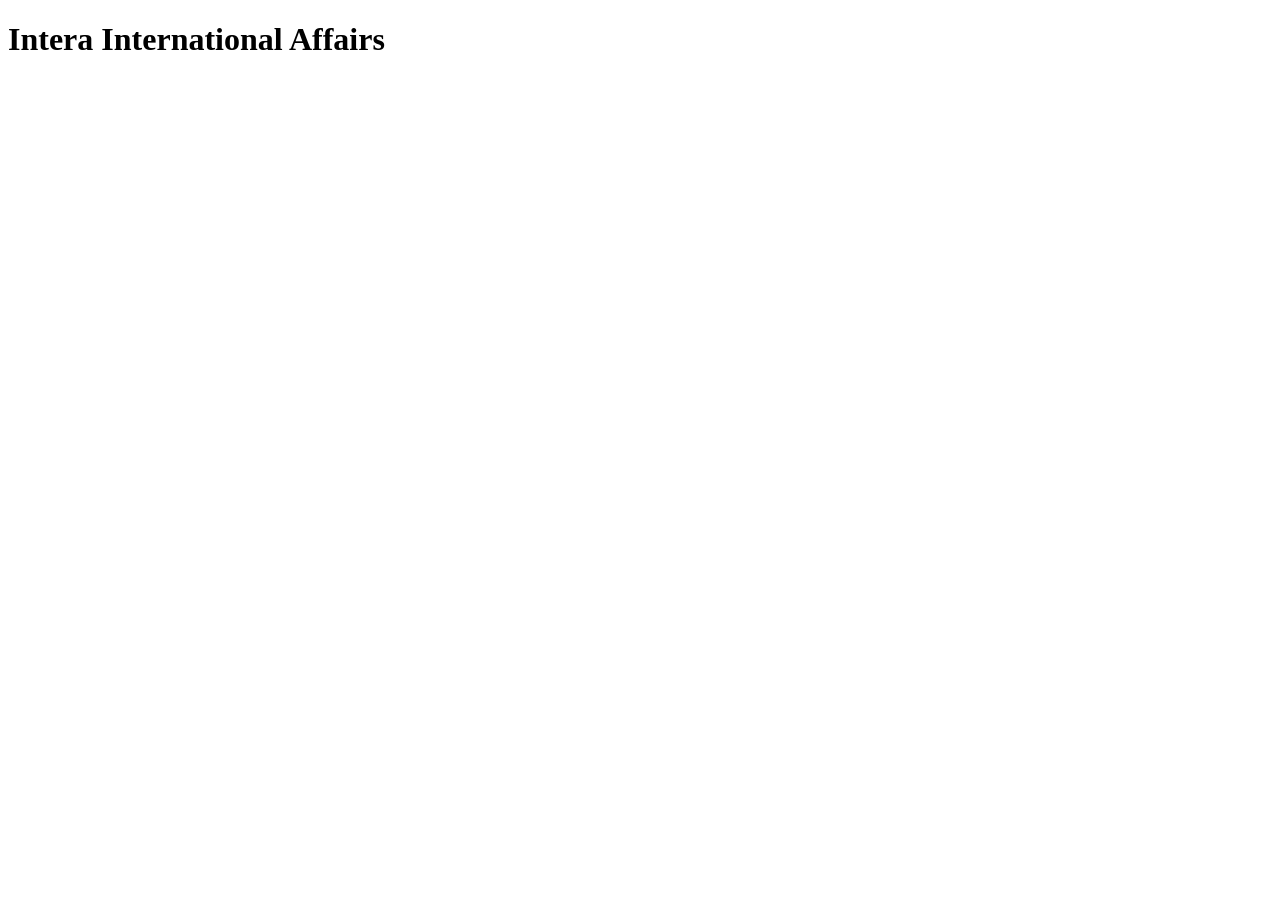
==== index.html @ e6df1bdf "Initialize Intera website" ====
<!doctype html><html><head><meta charset="utf-8"><meta name="viewport" content="width=device-width,initial-scale=1"><title>Intera International Affairs</title></head><body><h1>Intera International Affairs</h1></body></html>
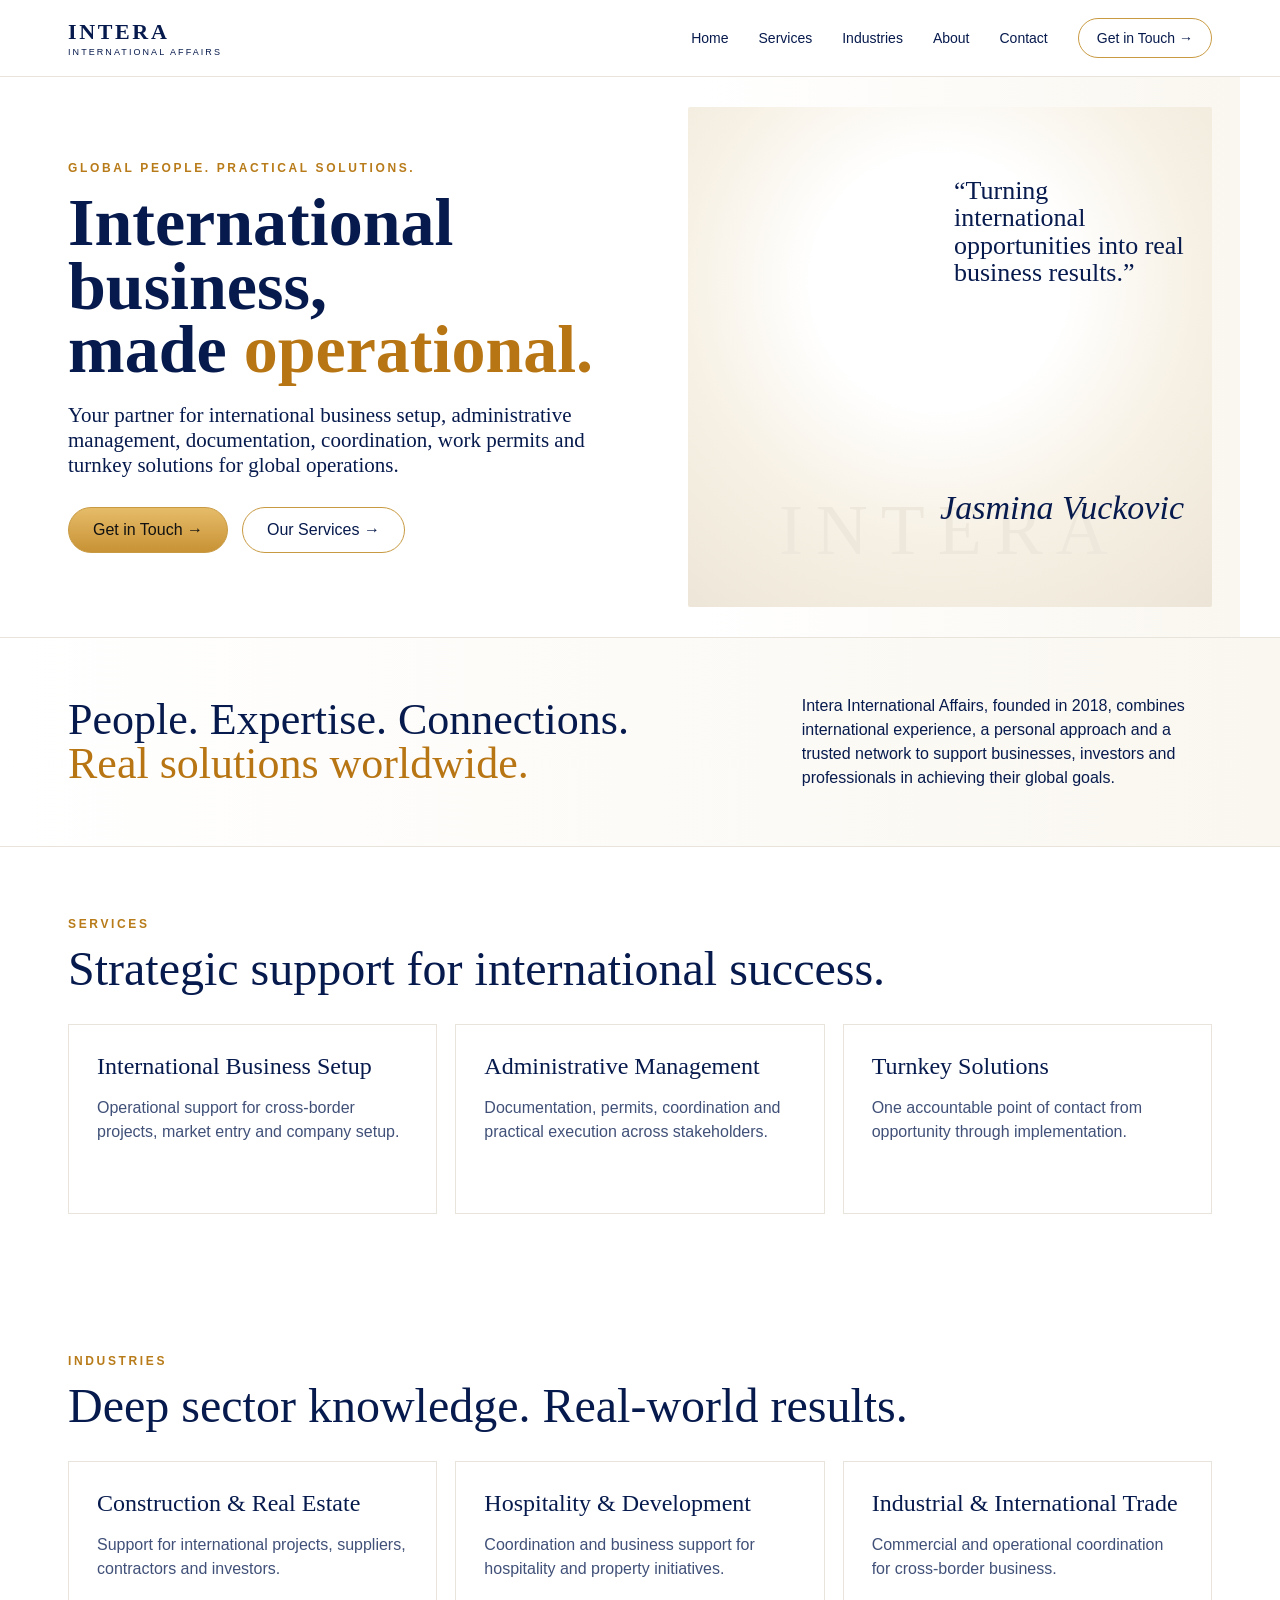
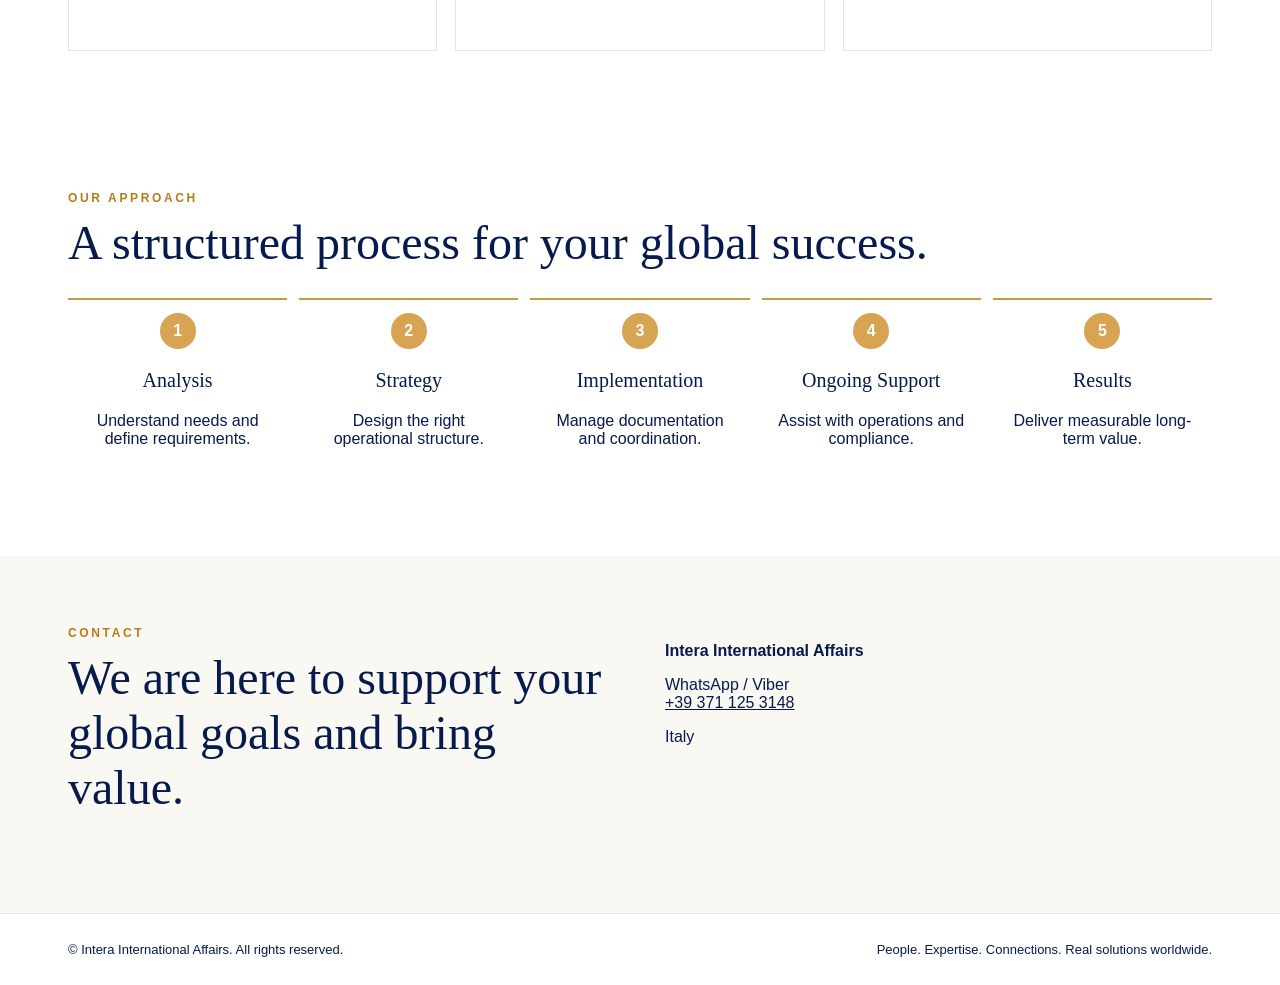
==== commit 6938767b: "Build Intera website structure" ====
--- a/index.html
+++ b/index.html
@@ -1 +1,11 @@
-<!doctype html><html><head><meta charset="utf-8"><meta name="viewport" content="width=device-width,initial-scale=1"><title>Intera International Affairs</title></head><body><h1>Intera International Affairs</h1></body></html>+<!doctype html><html lang="en"><head><meta charset="utf-8"><meta name="viewport" content="width=device-width,initial-scale=1"><title>Intera International Affairs</title><meta name="description" content="International business support, management, documentation, coordination and turnkey solutions."><style>
+:root{--navy:#071a4d;--gold:#c89a42;--soft:#fbfaf7;--line:#e8e4dc}*{box-sizing:border-box}body{margin:0;font-family:Arial,Helvetica,sans-serif;color:var(--navy);background:white}.wrap{max-width:1200px;margin:auto;padding:0 28px}header{position:sticky;top:0;background:rgba(255,255,255,.96);border-bottom:1px solid var(--line);z-index:20}.nav{height:76px;display:flex;align-items:center;gap:30px}.brand{font-family:Georgia,serif;font-weight:700;letter-spacing:.12em;font-size:22px;margin-right:auto}.brand span{display:block;font:9px Arial;letter-spacing:.23em;margin-top:2px}.nav a{color:var(--navy);text-decoration:none;font-size:14px}.nav .cta{border:1px solid var(--gold);padding:11px 18px;border-radius:999px}.hero{min-height:560px;display:grid;grid-template-columns:1.05fr .95fr;align-items:center;gap:40px;background:linear-gradient(90deg,#fff 55%,#faf7f0)}.eyebrow{letter-spacing:.22em;color:#b87b19;font-size:12px;font-weight:700}.hero h1{font-family:Georgia,serif;font-size:68px;line-height:.93;margin:16px 0 22px;max-width:660px}.hero h1 em{font-style:normal;color:#b87513}.hero p{font-family:Georgia,serif;font-size:21px;max-width:650px;line-height:1.2}.actions{display:flex;gap:14px;margin-top:28px}.btn{padding:13px 24px;border-radius:999px;border:1px solid var(--gold);text-decoration:none;color:var(--navy)}.btn.primary{background:linear-gradient(180deg,#e6bc69,#c89235);color:#111}.portrait{height:500px;border-radius:2px;background:radial-gradient(circle at 48% 35%,#fff 0 30%,#f7f1e5 60%,#ece5d7 100%);position:relative;overflow:hidden}.portrait:before{content:"INTERA";position:absolute;inset:auto 0 35px 0;text-align:center;font-family:Georgia,serif;font-size:72px;letter-spacing:.18em;color:#eee8dc}.quote{position:absolute;right:28px;top:70px;width:230px;font:26px Georgia,serif;line-height:1.05}.signature{position:absolute;right:28px;bottom:80px;font:italic 34px Georgia,serif}.band{border-top:1px solid var(--line);border-bottom:1px solid var(--line);padding:40px 0;background:linear-gradient(90deg,#fff,#faf7f0)}.bandgrid{display:grid;grid-template-columns:1.25fr .75fr;gap:50px;align-items:center}.band h2{font:44px/1 Georgia,serif;margin:0}.band h2 span{color:#b87513}.band p{font-size:16px;line-height:1.5}.section{padding:70px 0}.section h2{font:48px Georgia,serif;margin:10px 0 28px}.grid{display:grid;grid-template-columns:repeat(3,1fr);gap:18px}.card{border:1px solid var(--line);padding:28px;min-height:190px;background:white}.card h3{font:24px Georgia,serif;margin:0 0 10px}.card p{line-height:1.5;color:#405078}.process{display:grid;grid-template-columns:repeat(5,1fr);gap:12px}.step{padding:22px 16px;border-top:2px solid var(--gold);text-align:center}.step b{display:inline-grid;place-items:center;width:36px;height:36px;border-radius:50%;background:#d6a452;color:white;margin-top:-41px}.step h3{font:20px Georgia,serif}.contact{background:#faf8f3}.contactbox{display:grid;grid-template-columns:1fr 1fr;gap:50px}.contact a{color:var(--navy)}footer{padding:28px 0;border-top:1px solid var(--line);font-size:13px}.foot{display:flex;justify-content:space-between;gap:25px;flex-wrap:wrap}@media(max-width:850px){.nav a:not(.cta){display:none}.hero{grid-template-columns:1fr;padding:55px 0}.hero h1{font-size:48px}.portrait{height:360px}.bandgrid,.contactbox{grid-template-columns:1fr}.grid{grid-template-columns:1fr}.process{grid-template-columns:1fr 1fr}.section h2{font-size:38px}}
+</style></head><body>
+<header><div class="wrap nav"><div class="brand">INTERA<span>INTERNATIONAL AFFAIRS</span></div><a href="#home">Home</a><a href="#services">Services</a><a href="#industries">Industries</a><a href="#about">About</a><a href="#contact">Contact</a><a class="cta" href="#contact">Get in Touch →</a></div></header>
+<main id="home"><section class="wrap hero"><div><div class="eyebrow">GLOBAL PEOPLE. PRACTICAL SOLUTIONS.</div><h1>International business,<br>made <em>operational.</em></h1><p>Your partner for international business setup, administrative management, documentation, coordination, work permits and turnkey solutions for global operations.</p><div class="actions"><a class="btn primary" href="#contact">Get in Touch →</a><a class="btn" href="#services">Our Services →</a></div></div><div class="portrait"><div class="quote">“Turning international opportunities into real business results.”</div><div class="signature">Jasmina Vuckovic</div></div></section>
+<section class="band" id="about"><div class="wrap bandgrid"><h2>People. Expertise. Connections.<br><span>Real solutions worldwide.</span></h2><p>Intera International Affairs, founded in 2018, combines international experience, a personal approach and a trusted network to support businesses, investors and professionals in achieving their global goals.</p></div></section>
+<section class="section" id="services"><div class="wrap"><div class="eyebrow">SERVICES</div><h2>Strategic support for international success.</h2><div class="grid"><div class="card"><h3>International Business Setup</h3><p>Operational support for cross-border projects, market entry and company setup.</p></div><div class="card"><h3>Administrative Management</h3><p>Documentation, permits, coordination and practical execution across stakeholders.</p></div><div class="card"><h3>Turnkey Solutions</h3><p>One accountable point of contact from opportunity through implementation.</p></div></div></div></section>
+<section class="section" id="industries"><div class="wrap"><div class="eyebrow">INDUSTRIES</div><h2>Deep sector knowledge. Real-world results.</h2><div class="grid"><div class="card"><h3>Construction & Real Estate</h3><p>Support for international projects, suppliers, contractors and investors.</p></div><div class="card"><h3>Hospitality & Development</h3><p>Coordination and business support for hospitality and property initiatives.</p></div><div class="card"><h3>Industrial & International Trade</h3><p>Commercial and operational coordination for cross-border business.</p></div></div></div></section>
+<section class="section"><div class="wrap"><div class="eyebrow">OUR APPROACH</div><h2>A structured process for your global success.</h2><div class="process"><div class="step"><b>1</b><h3>Analysis</h3><p>Understand needs and define requirements.</p></div><div class="step"><b>2</b><h3>Strategy</h3><p>Design the right operational structure.</p></div><div class="step"><b>3</b><h3>Implementation</h3><p>Manage documentation and coordination.</p></div><div class="step"><b>4</b><h3>Ongoing Support</h3><p>Assist with operations and compliance.</p></div><div class="step"><b>5</b><h3>Results</h3><p>Deliver measurable long-term value.</p></div></div></div></section>
+<section class="section contact" id="contact"><div class="wrap contactbox"><div><div class="eyebrow">CONTACT</div><h2>We are here to support your global goals and bring value.</h2></div><div><p><strong>Intera International Affairs</strong></p><p>WhatsApp / Viber<br><a href="https://wa.me/393711253148">+39 371 125 3148</a></p><p>Italy</p></div></div></section></main>
+<footer><div class="wrap foot"><div>© Intera International Affairs. All rights reserved.</div><div>People. Expertise. Connections. Real solutions worldwide.</div></div></footer></body></html>
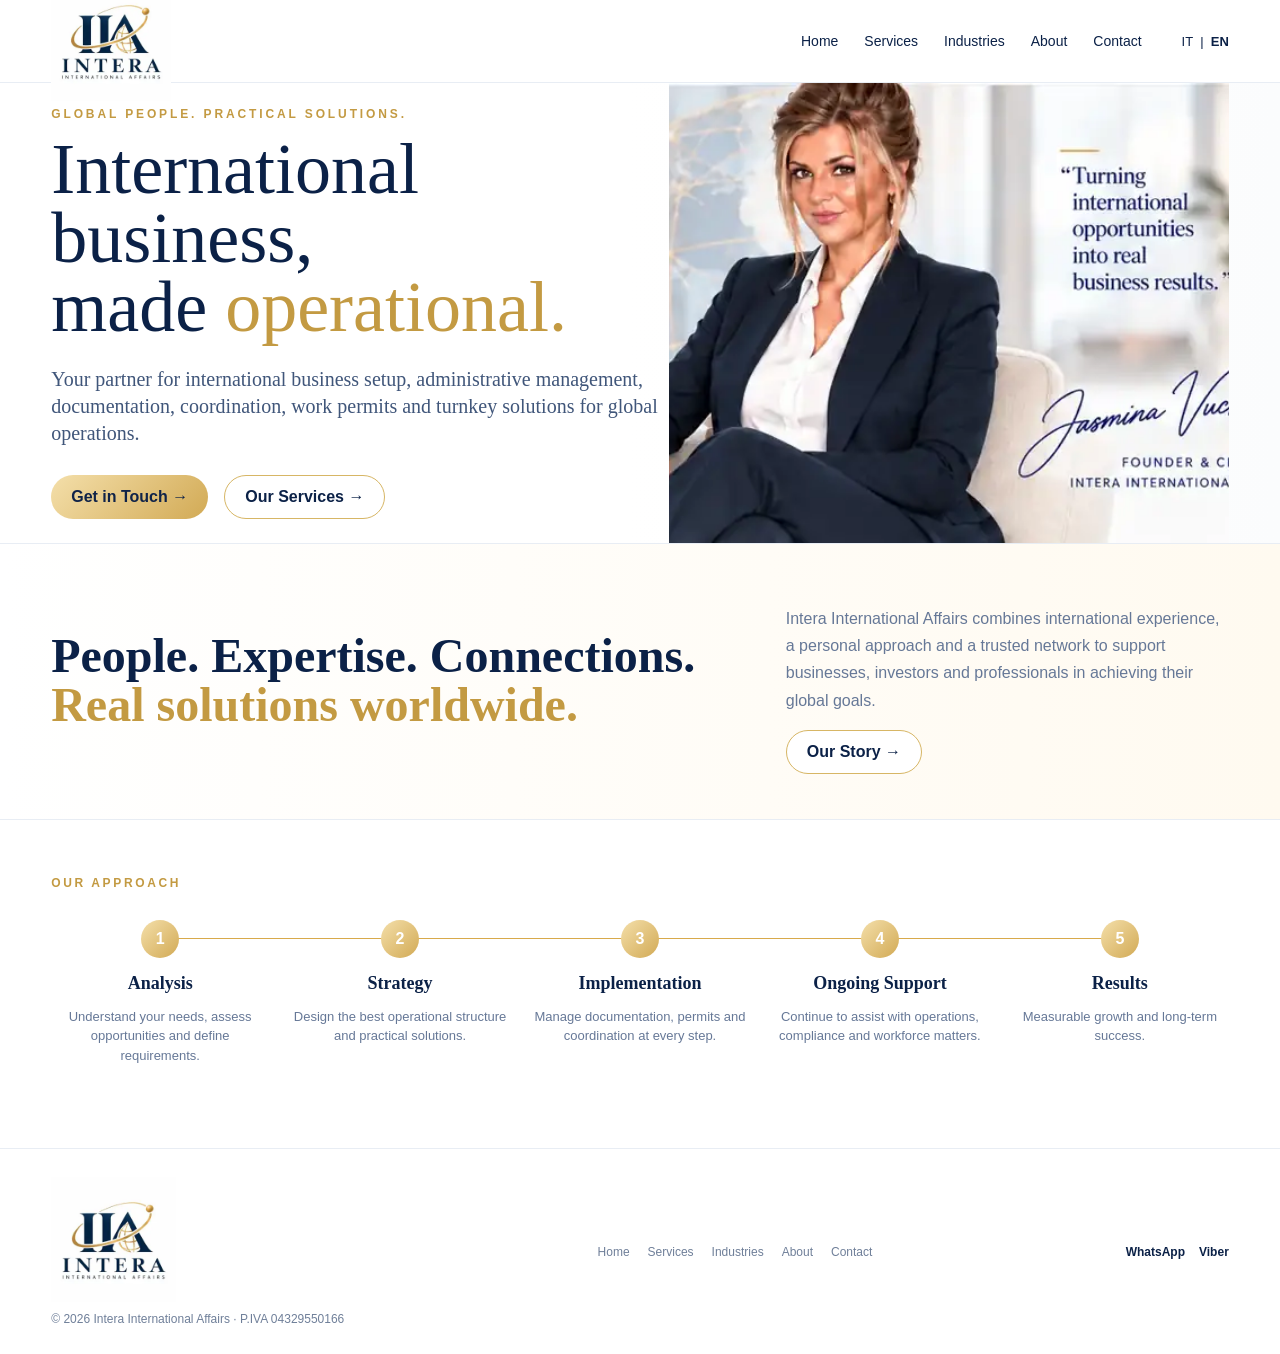
==== commit 50c01fb4: "Publish complete Intera website with approved visuals" ====
--- a/index.html
+++ b/index.html
@@ -1,11 +1 @@
-<!doctype html><html lang="en"><head><meta charset="utf-8"><meta name="viewport" content="width=device-width,initial-scale=1"><title>Intera International Affairs</title><meta name="description" content="International business support, management, documentation, coordination and turnkey solutions."><style>
-:root{--navy:#071a4d;--gold:#c89a42;--soft:#fbfaf7;--line:#e8e4dc}*{box-sizing:border-box}body{margin:0;font-family:Arial,Helvetica,sans-serif;color:var(--navy);background:white}.wrap{max-width:1200px;margin:auto;padding:0 28px}header{position:sticky;top:0;background:rgba(255,255,255,.96);border-bottom:1px solid var(--line);z-index:20}.nav{height:76px;display:flex;align-items:center;gap:30px}.brand{font-family:Georgia,serif;font-weight:700;letter-spacing:.12em;font-size:22px;margin-right:auto}.brand span{display:block;font:9px Arial;letter-spacing:.23em;margin-top:2px}.nav a{color:var(--navy);text-decoration:none;font-size:14px}.nav .cta{border:1px solid var(--gold);padding:11px 18px;border-radius:999px}.hero{min-height:560px;display:grid;grid-template-columns:1.05fr .95fr;align-items:center;gap:40px;background:linear-gradient(90deg,#fff 55%,#faf7f0)}.eyebrow{letter-spacing:.22em;color:#b87b19;font-size:12px;font-weight:700}.hero h1{font-family:Georgia,serif;font-size:68px;line-height:.93;margin:16px 0 22px;max-width:660px}.hero h1 em{font-style:normal;color:#b87513}.hero p{font-family:Georgia,serif;font-size:21px;max-width:650px;line-height:1.2}.actions{display:flex;gap:14px;margin-top:28px}.btn{padding:13px 24px;border-radius:999px;border:1px solid var(--gold);text-decoration:none;color:var(--navy)}.btn.primary{background:linear-gradient(180deg,#e6bc69,#c89235);color:#111}.portrait{height:500px;border-radius:2px;background:radial-gradient(circle at 48% 35%,#fff 0 30%,#f7f1e5 60%,#ece5d7 100%);position:relative;overflow:hidden}.portrait:before{content:"INTERA";position:absolute;inset:auto 0 35px 0;text-align:center;font-family:Georgia,serif;font-size:72px;letter-spacing:.18em;color:#eee8dc}.quote{position:absolute;right:28px;top:70px;width:230px;font:26px Georgia,serif;line-height:1.05}.signature{position:absolute;right:28px;bottom:80px;font:italic 34px Georgia,serif}.band{border-top:1px solid var(--line);border-bottom:1px solid var(--line);padding:40px 0;background:linear-gradient(90deg,#fff,#faf7f0)}.bandgrid{display:grid;grid-template-columns:1.25fr .75fr;gap:50px;align-items:center}.band h2{font:44px/1 Georgia,serif;margin:0}.band h2 span{color:#b87513}.band p{font-size:16px;line-height:1.5}.section{padding:70px 0}.section h2{font:48px Georgia,serif;margin:10px 0 28px}.grid{display:grid;grid-template-columns:repeat(3,1fr);gap:18px}.card{border:1px solid var(--line);padding:28px;min-height:190px;background:white}.card h3{font:24px Georgia,serif;margin:0 0 10px}.card p{line-height:1.5;color:#405078}.process{display:grid;grid-template-columns:repeat(5,1fr);gap:12px}.step{padding:22px 16px;border-top:2px solid var(--gold);text-align:center}.step b{display:inline-grid;place-items:center;width:36px;height:36px;border-radius:50%;background:#d6a452;color:white;margin-top:-41px}.step h3{font:20px Georgia,serif}.contact{background:#faf8f3}.contactbox{display:grid;grid-template-columns:1fr 1fr;gap:50px}.contact a{color:var(--navy)}footer{padding:28px 0;border-top:1px solid var(--line);font-size:13px}.foot{display:flex;justify-content:space-between;gap:25px;flex-wrap:wrap}@media(max-width:850px){.nav a:not(.cta){display:none}.hero{grid-template-columns:1fr;padding:55px 0}.hero h1{font-size:48px}.portrait{height:360px}.bandgrid,.contactbox{grid-template-columns:1fr}.grid{grid-template-columns:1fr}.process{grid-template-columns:1fr 1fr}.section h2{font-size:38px}}
-</style></head><body>
-<header><div class="wrap nav"><div class="brand">INTERA<span>INTERNATIONAL AFFAIRS</span></div><a href="#home">Home</a><a href="#services">Services</a><a href="#industries">Industries</a><a href="#about">About</a><a href="#contact">Contact</a><a class="cta" href="#contact">Get in Touch →</a></div></header>
-<main id="home"><section class="wrap hero"><div><div class="eyebrow">GLOBAL PEOPLE. PRACTICAL SOLUTIONS.</div><h1>International business,<br>made <em>operational.</em></h1><p>Your partner for international business setup, administrative management, documentation, coordination, work permits and turnkey solutions for global operations.</p><div class="actions"><a class="btn primary" href="#contact">Get in Touch →</a><a class="btn" href="#services">Our Services →</a></div></div><div class="portrait"><div class="quote">“Turning international opportunities into real business results.”</div><div class="signature">Jasmina Vuckovic</div></div></section>
-<section class="band" id="about"><div class="wrap bandgrid"><h2>People. Expertise. Connections.<br><span>Real solutions worldwide.</span></h2><p>Intera International Affairs, founded in 2018, combines international experience, a personal approach and a trusted network to support businesses, investors and professionals in achieving their global goals.</p></div></section>
-<section class="section" id="services"><div class="wrap"><div class="eyebrow">SERVICES</div><h2>Strategic support for international success.</h2><div class="grid"><div class="card"><h3>International Business Setup</h3><p>Operational support for cross-border projects, market entry and company setup.</p></div><div class="card"><h3>Administrative Management</h3><p>Documentation, permits, coordination and practical execution across stakeholders.</p></div><div class="card"><h3>Turnkey Solutions</h3><p>One accountable point of contact from opportunity through implementation.</p></div></div></div></section>
-<section class="section" id="industries"><div class="wrap"><div class="eyebrow">INDUSTRIES</div><h2>Deep sector knowledge. Real-world results.</h2><div class="grid"><div class="card"><h3>Construction & Real Estate</h3><p>Support for international projects, suppliers, contractors and investors.</p></div><div class="card"><h3>Hospitality & Development</h3><p>Coordination and business support for hospitality and property initiatives.</p></div><div class="card"><h3>Industrial & International Trade</h3><p>Commercial and operational coordination for cross-border business.</p></div></div></div></section>
-<section class="section"><div class="wrap"><div class="eyebrow">OUR APPROACH</div><h2>A structured process for your global success.</h2><div class="process"><div class="step"><b>1</b><h3>Analysis</h3><p>Understand needs and define requirements.</p></div><div class="step"><b>2</b><h3>Strategy</h3><p>Design the right operational structure.</p></div><div class="step"><b>3</b><h3>Implementation</h3><p>Manage documentation and coordination.</p></div><div class="step"><b>4</b><h3>Ongoing Support</h3><p>Assist with operations and compliance.</p></div><div class="step"><b>5</b><h3>Results</h3><p>Deliver measurable long-term value.</p></div></div></div></section>
-<section class="section contact" id="contact"><div class="wrap contactbox"><div><div class="eyebrow">CONTACT</div><h2>We are here to support your global goals and bring value.</h2></div><div><p><strong>Intera International Affairs</strong></p><p>WhatsApp / Viber<br><a href="https://wa.me/393711253148">+39 371 125 3148</a></p><p>Italy</p></div></div></section></main>
-<footer><div class="wrap foot"><div>© Intera International Affairs. All rights reserved.</div><div>People. Expertise. Connections. Real solutions worldwide.</div></div></footer></body></html>+<!doctype html><html lang="en"><head><meta charset="utf-8"><meta name="viewport" content="width=device-width,initial-scale=1"><title>Home | Intera International Affairs</title><meta name="description" content="International administrative management, documentation, work permits, logistics coordination and turnkey business support."><link rel="stylesheet" href="styles.css"></head><body><header class="topbar"><div class="container nav"><a href="index.html"><img class="logo" src="assets/logo.webp" alt="Intera International Affairs"></a><nav class="navlinks"><a data-i18n="home" href="index.html">Home</a><a data-i18n="services" href="services.html">Services</a><a data-i18n="industries" href="industries.html">Industries</a><a data-i18n="about" href="about.html">About</a><a data-i18n="contact" href="contact.html">Contact</a></nav><div class="langs"><a class="lang-it" href="#" onclick="setLang('it');return false">IT</a> &nbsp;|&nbsp; <a class="lang-en" href="#" onclick="setLang('en');return false">EN</a></div></div></header><main><section class="hero"><div class="container hero-grid"><div><div class="eyebrow">Global people. Practical solutions.</div><h1>International<br>business,<br>made <span class="gold">operational.</span></h1><p>Your partner for international business setup, administrative management, documentation, coordination, work permits and turnkey solutions for global operations.</p><div class="hero-actions"><a class="cta" href="contact.html">Get in Touch →</a><a class="cta outline" href="services.html">Our Services →</a></div></div><div class="portrait-wrap approved-hero"><img src="assets/hero-right.webp" alt="Jasmina Vuckovic, Founder & CEO of Intera International Affairs"></div></div></section><section class="band about-band"><div class="container about-grid"><h2>People. Expertise. Connections.<br><span class="gold">Real solutions worldwide.</span></h2><div><p>Intera International Affairs combines international experience, a personal approach and a trusted network to support businesses, investors and professionals in achieving their global goals.</p><a class="cta outline" href="about.html">Our Story →</a></div></div></section><section class="approach"><div class="container"><div class="approach-title">Our Approach</div><div class="steps"><div class="step"><div class="num">1</div><h3>Analysis</h3><p>Understand your needs, assess opportunities and define requirements.</p></div><div class="step"><div class="num">2</div><h3>Strategy</h3><p>Design the best operational structure and practical solutions.</p></div><div class="step"><div class="num">3</div><h3>Implementation</h3><p>Manage documentation, permits and coordination at every step.</p></div><div class="step"><div class="num">4</div><h3>Ongoing Support</h3><p>Continue to assist with operations, compliance and workforce matters.</p></div><div class="step"><div class="num">5</div><h3>Results</h3><p>Measurable growth and long-term success.</p></div></div></div></section></main><footer class="footer"><div class="container footer-grid"><div><img class="mini-logo" src="assets/logo.webp" alt="Intera"><div style="margin-top:10px">© 2026 Intera International Affairs · P.IVA 04329550166</div></div><div class="footer-links"><a href="index.html">Home</a><a href="services.html">Services</a><a href="industries.html">Industries</a><a href="about.html">About</a><a href="contact.html">Contact</a></div><div class="social"><a href="https://wa.me/393711253148">WhatsApp</a><a href="viber://chat?number=%2B393711253148">Viber</a></div></div></footer><script src="script.js"></script></body></html>
--- a/styles.css
+++ b/styles.css
@@ -0,0 +1,11 @@
+:root{--navy:#0b2147;--navy2:#193866;--gold:#d7b665;--gold2:#f5e7bd;--ink:#25395b;--muted:#667897;--line:#e8edf4;--bg:#fffdf9}
+*{box-sizing:border-box} html{scroll-behavior:smooth} body{margin:0;font-family:Arial,Helvetica,sans-serif;color:var(--ink);background:white} a{text-decoration:none;color:inherit} img{max-width:100%;display:block}.container{width:min(1180px,92%);margin:auto}.topbar{position:sticky;top:0;z-index:50;background:rgba(255,255,255,.96);backdrop-filter:blur(12px);border-bottom:1px solid var(--line)}.nav{height:82px;display:flex;align-items:center;gap:30px}.logo{width:120px}.navlinks{display:flex;gap:26px;margin-left:auto;font-size:14px;color:var(--navy)}.navlinks a:hover,.navlinks a.active{color:var(--gold)}.langs{font-size:13px;color:var(--navy);margin-left:10px}.cta{padding:12px 20px;border-radius:999px;background:linear-gradient(135deg,#f4dfaa,#d2aa55);color:#102348;font-weight:700;display:inline-flex;gap:10px;align-items:center}.cta.outline{background:white;border:1px solid var(--gold);color:var(--navy)}
+.hero{min-height:560px;background:radial-gradient(circle at 65% 35%,rgba(226,190,103,.18),transparent 30%),linear-gradient(90deg,#fff 0%,#fff 48%,#f7f9fb 100%);overflow:hidden}.hero-grid{display:grid;grid-template-columns:1.05fr .95fr;align-items:center;min-height:560px}.eyebrow{letter-spacing:.24em;text-transform:uppercase;color:#c39a42;font-size:12px;font-weight:700}.hero h1,.page-hero h1,.section-title{font-family:Georgia,'Times New Roman',serif;color:var(--navy);font-weight:500;line-height:.96}.hero h1{font-size:72px;margin:14px 0 24px}.gold{color:#c39a42}.hero p{font-family:Georgia,'Times New Roman',serif;font-size:20px;line-height:1.35;max-width:610px;color:#40567a}.hero-actions{display:flex;gap:16px;margin-top:28px}.portrait-wrap{height:560px;position:relative;display:flex;align-items:flex-end;justify-content:center}.portrait-card{width:72%;max-width:430px;overflow:hidden;border-radius:220px 220px 28px 28px;box-shadow:0 26px 70px rgba(15,37,72,.14);border:1px solid #edf1f5;background:white}.portrait-card img{width:100%;height:500px;object-fit:cover;object-position:center 18%}.signature{position:absolute;right:0;bottom:56px;text-align:right;color:var(--navy)}.signature strong{font-family:'Brush Script MT',cursive;font-size:42px;font-weight:400}.signature span{display:block;letter-spacing:.16em;font-size:11px;margin-top:4px}.quote{position:absolute;right:0;top:95px;width:180px;font-family:Georgia,serif;color:var(--navy);font-size:20px;line-height:1.2}.quote:before{content:'';display:block;width:34px;height:2px;background:var(--gold);margin-bottom:14px}
+.band{border-top:1px solid var(--line);border-bottom:1px solid var(--line);background:linear-gradient(90deg,#fff 0%,#fffaf0 100%)}.about-band{padding:45px 0}.about-grid{display:grid;grid-template-columns:1.2fr .8fr;gap:70px;align-items:center}.about-band h2{font-family:Georgia,serif;font-size:48px;line-height:1.02;margin:0;color:var(--navy)}.about-band p{font-size:16px;line-height:1.7;color:var(--muted)}.approach{padding:56px 0 70px}.approach-title{font-size:12px;letter-spacing:.22em;color:#c39a42;text-transform:uppercase;font-weight:700;margin-bottom:30px}.steps{display:grid;grid-template-columns:repeat(5,1fr);position:relative;gap:22px}.steps:before{content:'';position:absolute;top:18px;left:9%;right:9%;height:1px;background:#d8aa4b}.step{position:relative;text-align:center}.num{position:relative;z-index:2;width:38px;height:38px;border-radius:50%;display:grid;place-items:center;background:linear-gradient(135deg,#f4dfaa,#d2aa55);margin:0 auto 15px;color:white;font-weight:700}.step h3{font-family:Georgia,serif;color:var(--navy);margin:0 0 8px;font-size:18px}.step p{font-size:13px;line-height:1.5;color:var(--muted)}
+.footer{padding:28px 0;border-top:1px solid var(--line);font-size:12px;color:#6f7f99}.footer-grid{display:flex;justify-content:space-between;gap:20px;align-items:center}.footer .mini-logo{width:125px}.footer-links{display:flex;gap:18px;flex-wrap:wrap}.social{display:flex;gap:14px;font-weight:700;color:var(--navy)}
+.page-hero{padding:60px 0 30px}.page-hero h1{font-size:56px;margin:10px 0 15px}.page-hero p{max-width:720px;line-height:1.7;color:var(--muted)}.services-grid{display:grid;grid-template-columns:repeat(3,1fr);gap:0;border-top:1px solid var(--line);border-left:1px solid var(--line);margin-bottom:70px}.service{padding:34px;border-right:1px solid var(--line);border-bottom:1px solid var(--line);min-height:220px}.icon{font-size:32px;color:#c39a42}.service h3{font-family:Georgia,serif;color:var(--navy);font-size:25px;font-weight:500;margin:14px 0 10px}.service p{color:var(--muted);line-height:1.6;font-size:14px}.industry-grid{display:grid;grid-template-columns:repeat(3,1fr);gap:18px;margin-bottom:70px}.industry-card{border:1px solid var(--line);background:white}.industry-card img{width:100%;aspect-ratio:1.65/1;object-fit:cover}.industry-card h3{font-family:Georgia,serif;color:var(--navy);font-size:20px;font-weight:500;padding:14px;margin:0}.about-layout{display:grid;grid-template-columns:1.2fr .8fr;gap:70px;padding-bottom:70px}.about-copy h1{font-family:Georgia,serif;color:var(--navy);font-size:60px;line-height:.98;font-weight:500}.about-copy p{line-height:1.75;color:var(--muted);max-width:640px}.values{display:grid;gap:18px;margin-top:32px}.value{display:grid;grid-template-columns:44px 1fr;gap:16px;padding-top:16px;border-top:1px solid var(--line)}.value b{color:var(--navy)}.about-photo img{width:100%;border-radius:18px;object-fit:cover;max-height:600px}.founder{padding:24px;background:#fff8e8;border-radius:0 0 18px 18px;text-align:center}.founder strong{font-family:'Brush Script MT',cursive;font-size:34px;color:var(--navy);font-weight:400}.network{padding:40px 0 80px;text-align:center}.network h1{font-family:Georgia,serif;color:var(--navy);font-size:56px;font-weight:500}.network p{color:var(--muted);max-width:720px;margin:0 auto 42px;line-height:1.7}.network-ring{width:560px;height:560px;border:1px solid var(--gold);border-radius:50%;margin:auto;position:relative}.network-center{position:absolute;inset:0;margin:auto;width:170px;height:170px;border-radius:50%;display:grid;place-items:center;background:white;box-shadow:0 8px 30px rgba(0,0,0,.08)}.network-center img{width:130px}.node{position:absolute;width:140px;text-align:center;color:var(--navy);font-family:Georgia,serif;font-size:15px}.node .bubble{margin:auto auto 8px;width:54px;height:54px;border:1px solid var(--gold);border-radius:50%;display:grid;place-items:center;background:white;font-family:Arial;font-size:22px}.n1{top:-28px;left:210px}.n2{top:85px;right:-60px}.n3{bottom:85px;right:-60px}.n4{bottom:-38px;left:210px}.n5{bottom:85px;left:-60px}.n6{top:85px;left:-60px}.contact-layout{display:grid;grid-template-columns:.9fr 1.1fr;gap:70px;align-items:center;min-height:620px}.contact-copy h1{font-family:Georgia,serif;color:#c39a42;font-size:68px;font-weight:500;margin:0 0 10px}.contact-copy h2{font-family:Georgia,serif;color:var(--navy);font-size:46px;font-weight:500;line-height:1.05;margin:0 0 20px}.contact-copy p{color:var(--muted);line-height:1.7}.contact-list{display:grid;gap:18px;margin-top:34px}.contact-item{display:flex;gap:16px;align-items:center}.contact-item .bubble{width:52px;height:52px;border:1px solid var(--gold);border-radius:50%;display:grid;place-items:center;font-size:24px}.contact-item strong{display:block;color:var(--navy);font-family:Georgia,serif;font-size:18px}.contact-visual{height:520px;border-radius:24px;background:radial-gradient(circle at 40% 40%,rgba(216,170,75,.2),transparent 30%),linear-gradient(135deg,#f6fbff,#fffaf0);position:relative;overflow:hidden}.contact-visual:before,.contact-visual:after{content:'';position:absolute;border:1px solid rgba(216,170,75,.55);border-radius:50%}.contact-visual:before{width:450px;height:450px;right:-110px;top:30px}.contact-visual:after{width:320px;height:320px;right:-45px;top:95px}.globe-lines{position:absolute;right:70px;top:115px;font-size:110px;color:rgba(216,170,75,.35)}
+@media(max-width:900px){.navlinks{display:none}.hero-grid,.about-grid,.about-layout,.contact-layout{grid-template-columns:1fr}.hero h1{font-size:52px}.portrait-wrap{height:auto;padding-top:10px}.signature,.quote{display:none}.steps{grid-template-columns:1fr}.steps:before{display:none}.services-grid,.industry-grid{grid-template-columns:1fr}.network-ring{transform:scale(.7);margin:-60px auto}.footer-grid{flex-direction:column;align-items:flex-start}.hero{min-height:auto}.hero-grid{padding-top:40px}.portrait-card{width:85%}}
+
+/* Approved homepage visual */
+.approved-hero{height:460px;align-self:end;display:flex;align-items:flex-end;justify-content:flex-end;overflow:visible}.approved-hero img{width:100%;height:100%;object-fit:cover;object-position:center;border:0;box-shadow:none}.hero-grid{min-height:460px}.hero{min-height:460px;background:linear-gradient(90deg,#fff 0%,#fff 49%,#fbfcfd 100%)}
+@media(max-width:900px){.approved-hero{height:auto;padding-top:0}.approved-hero img{height:auto;object-fit:contain}.hero-grid{min-height:auto}}
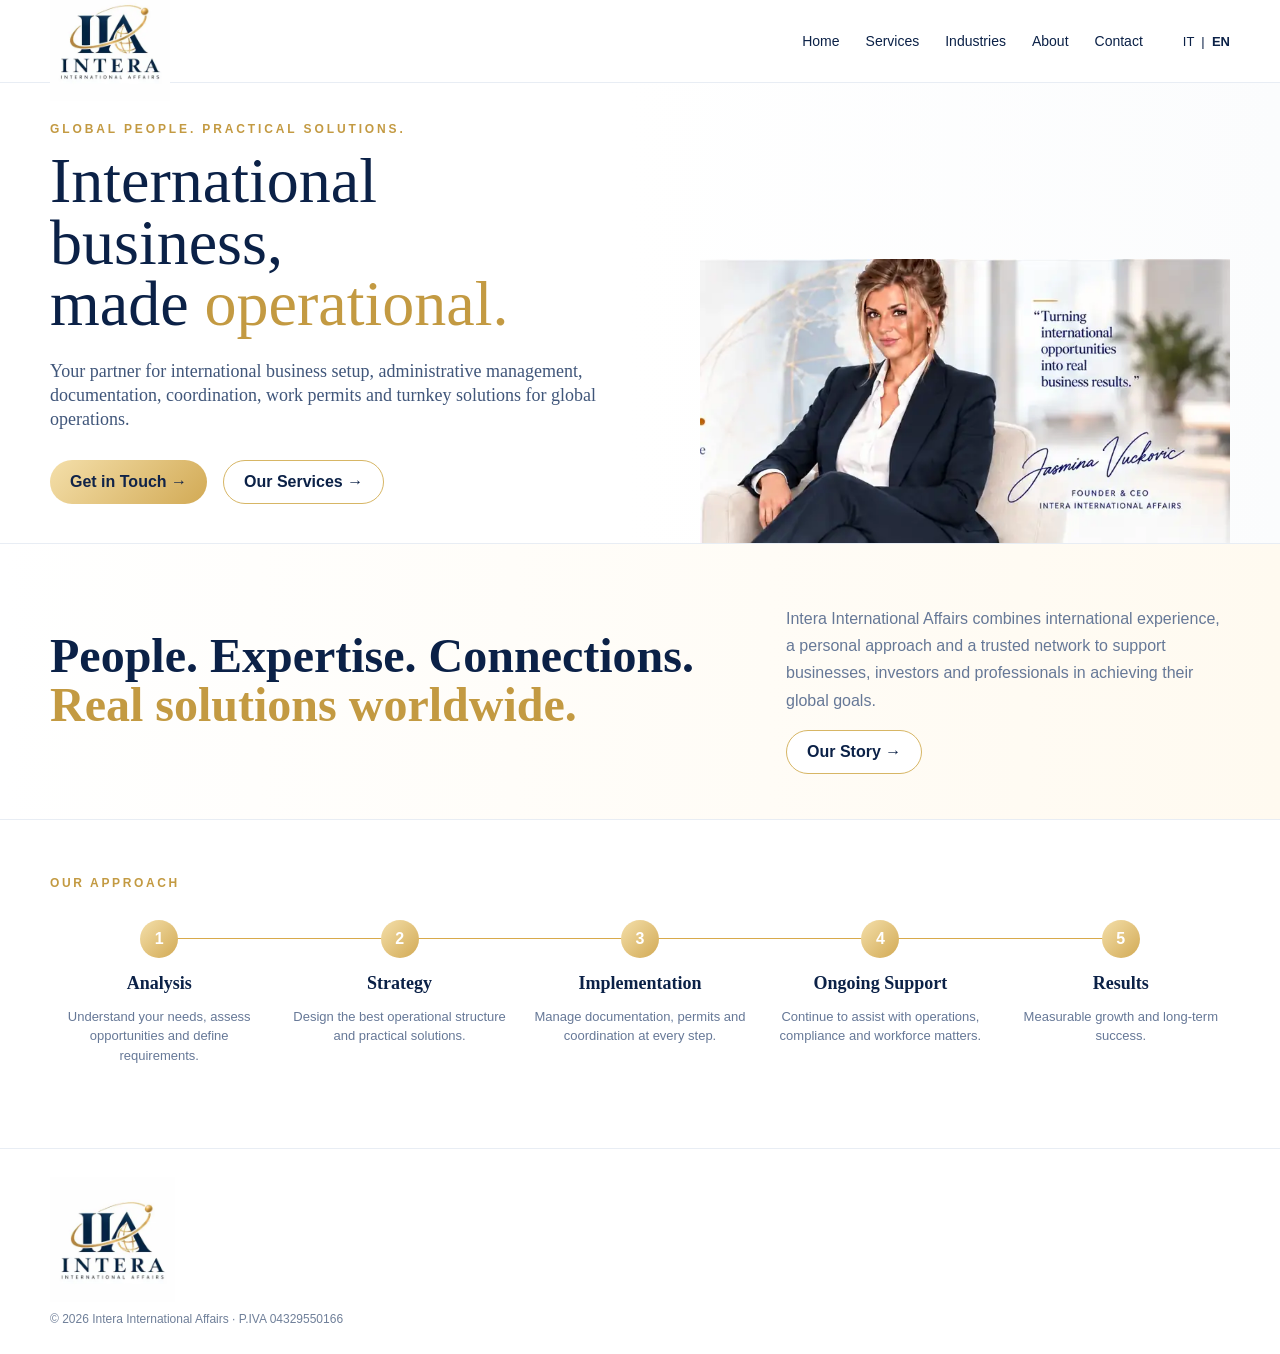
==== commit 730789f0: "Clean duplicated footer navigation and social links" ====
--- a/index.html
+++ b/index.html
@@ -1 +1 @@
-<!doctype html><html lang="en"><head><meta charset="utf-8"><meta name="viewport" content="width=device-width,initial-scale=1"><title>Home | Intera International Affairs</title><meta name="description" content="International administrative management, documentation, work permits, logistics coordination and turnkey business support."><link rel="stylesheet" href="styles.css"></head><body><header class="topbar"><div class="container nav"><a href="index.html"><img class="logo" src="assets/logo.webp" alt="Intera International Affairs"></a><nav class="navlinks"><a data-i18n="home" href="index.html">Home</a><a data-i18n="services" href="services.html">Services</a><a data-i18n="industries" href="industries.html">Industries</a><a data-i18n="about" href="about.html">About</a><a data-i18n="contact" href="contact.html">Contact</a></nav><div class="langs"><a class="lang-it" href="#" onclick="setLang('it');return false">IT</a> &nbsp;|&nbsp; <a class="lang-en" href="#" onclick="setLang('en');return false">EN</a></div></div></header><main><section class="hero"><div class="container hero-grid"><div><div class="eyebrow">Global people. Practical solutions.</div><h1>International<br>business,<br>made <span class="gold">operational.</span></h1><p>Your partner for international business setup, administrative management, documentation, coordination, work permits and turnkey solutions for global operations.</p><div class="hero-actions"><a class="cta" href="contact.html">Get in Touch →</a><a class="cta outline" href="services.html">Our Services →</a></div></div><div class="portrait-wrap approved-hero"><img src="assets/hero-right.webp" alt="Jasmina Vuckovic, Founder & CEO of Intera International Affairs"></div></div></section><section class="band about-band"><div class="container about-grid"><h2>People. Expertise. Connections.<br><span class="gold">Real solutions worldwide.</span></h2><div><p>Intera International Affairs combines international experience, a personal approach and a trusted network to support businesses, investors and professionals in achieving their global goals.</p><a class="cta outline" href="about.html">Our Story →</a></div></div></section><section class="approach"><div class="container"><div class="approach-title">Our Approach</div><div class="steps"><div class="step"><div class="num">1</div><h3>Analysis</h3><p>Understand your needs, assess opportunities and define requirements.</p></div><div class="step"><div class="num">2</div><h3>Strategy</h3><p>Design the best operational structure and practical solutions.</p></div><div class="step"><div class="num">3</div><h3>Implementation</h3><p>Manage documentation, permits and coordination at every step.</p></div><div class="step"><div class="num">4</div><h3>Ongoing Support</h3><p>Continue to assist with operations, compliance and workforce matters.</p></div><div class="step"><div class="num">5</div><h3>Results</h3><p>Measurable growth and long-term success.</p></div></div></div></section></main><footer class="footer"><div class="container footer-grid"><div><img class="mini-logo" src="assets/logo.webp" alt="Intera"><div style="margin-top:10px">© 2026 Intera International Affairs · P.IVA 04329550166</div></div><div class="footer-links"><a href="index.html">Home</a><a href="services.html">Services</a><a href="industries.html">Industries</a><a href="about.html">About</a><a href="contact.html">Contact</a></div><div class="social"><a href="https://wa.me/393711253148">WhatsApp</a><a href="viber://chat?number=%2B393711253148">Viber</a></div></div></footer><script src="script.js"></script></body></html>+<!doctype html><html lang="en"><head><meta charset="utf-8"><meta name="viewport" content="width=device-width,initial-scale=1"><title>Home | Intera International Affairs</title><meta name="description" content="International administrative management, documentation, work permits, logistics coordination and turnkey business support."><link rel="stylesheet" href="styles.css"></head><body><header class="topbar"><div class="container nav"><a href="index.html"><img class="logo" src="assets/logo.webp" alt="Intera International Affairs"></a><nav class="navlinks"><a data-i18n="home" href="index.html">Home</a><a data-i18n="services" href="services.html">Services</a><a data-i18n="industries" href="industries.html">Industries</a><a data-i18n="about" href="about.html">About</a><a data-i18n="contact" href="contact.html">Contact</a></nav><div class="langs"><a class="lang-it" href="#" onclick="setLang('it');return false">IT</a> &nbsp;|&nbsp; <a class="lang-en" href="#" onclick="setLang('en');return false">EN</a></div></div></header><main><section class="hero"><div class="container hero-grid"><div><div class="eyebrow">Global people. Practical solutions.</div><h1>International<br>business,<br>made <span class="gold">operational.</span></h1><p>Your partner for international business setup, administrative management, documentation, coordination, work permits and turnkey solutions for global operations.</p><div class="hero-actions"><a class="cta" href="contact.html">Get in Touch →</a><a class="cta outline" href="services.html">Our Services →</a></div></div><div class="portrait-wrap approved-hero"><img src="assets/hero-right.webp" alt="Jasmina Vuckovic, Founder & CEO of Intera International Affairs"></div></div></section><section class="band about-band"><div class="container about-grid"><h2>People. Expertise. Connections.<br><span class="gold">Real solutions worldwide.</span></h2><div><p>Intera International Affairs combines international experience, a personal approach and a trusted network to support businesses, investors and professionals in achieving their global goals.</p><a class="cta outline" href="about.html">Our Story →</a></div></div></section><section class="approach"><div class="container"><div class="approach-title">Our Approach</div><div class="steps"><div class="step"><div class="num">1</div><h3>Analysis</h3><p>Understand your needs, assess opportunities and define requirements.</p></div><div class="step"><div class="num">2</div><h3>Strategy</h3><p>Design the best operational structure and practical solutions.</p></div><div class="step"><div class="num">3</div><h3>Implementation</h3><p>Manage documentation, permits and coordination at every step.</p></div><div class="step"><div class="num">4</div><h3>Ongoing Support</h3><p>Continue to assist with operations, compliance and workforce matters.</p></div><div class="step"><div class="num">5</div><h3>Results</h3><p>Measurable growth and long-term success.</p></div></div></div></section></main><footer class="footer"><div class="container footer-grid clean-footer"><div><img class="mini-logo" src="assets/logo.webp" alt="Intera"><div style="margin-top:10px">© 2026 Intera International Affairs · P.IVA 04329550166</div></div></div></footer><script src="script.js"></script></body></html>
--- a/styles.css
+++ b/styles.css
@@ -3,9 +3,24 @@
 .hero{min-height:560px;background:radial-gradient(circle at 65% 35%,rgba(226,190,103,.18),transparent 30%),linear-gradient(90deg,#fff 0%,#fff 48%,#f7f9fb 100%);overflow:hidden}.hero-grid{display:grid;grid-template-columns:1.05fr .95fr;align-items:center;min-height:560px}.eyebrow{letter-spacing:.24em;text-transform:uppercase;color:#c39a42;font-size:12px;font-weight:700}.hero h1,.page-hero h1,.section-title{font-family:Georgia,'Times New Roman',serif;color:var(--navy);font-weight:500;line-height:.96}.hero h1{font-size:72px;margin:14px 0 24px}.gold{color:#c39a42}.hero p{font-family:Georgia,'Times New Roman',serif;font-size:20px;line-height:1.35;max-width:610px;color:#40567a}.hero-actions{display:flex;gap:16px;margin-top:28px}.portrait-wrap{height:560px;position:relative;display:flex;align-items:flex-end;justify-content:center}.portrait-card{width:72%;max-width:430px;overflow:hidden;border-radius:220px 220px 28px 28px;box-shadow:0 26px 70px rgba(15,37,72,.14);border:1px solid #edf1f5;background:white}.portrait-card img{width:100%;height:500px;object-fit:cover;object-position:center 18%}.signature{position:absolute;right:0;bottom:56px;text-align:right;color:var(--navy)}.signature strong{font-family:'Brush Script MT',cursive;font-size:42px;font-weight:400}.signature span{display:block;letter-spacing:.16em;font-size:11px;margin-top:4px}.quote{position:absolute;right:0;top:95px;width:180px;font-family:Georgia,serif;color:var(--navy);font-size:20px;line-height:1.2}.quote:before{content:'';display:block;width:34px;height:2px;background:var(--gold);margin-bottom:14px}
 .band{border-top:1px solid var(--line);border-bottom:1px solid var(--line);background:linear-gradient(90deg,#fff 0%,#fffaf0 100%)}.about-band{padding:45px 0}.about-grid{display:grid;grid-template-columns:1.2fr .8fr;gap:70px;align-items:center}.about-band h2{font-family:Georgia,serif;font-size:48px;line-height:1.02;margin:0;color:var(--navy)}.about-band p{font-size:16px;line-height:1.7;color:var(--muted)}.approach{padding:56px 0 70px}.approach-title{font-size:12px;letter-spacing:.22em;color:#c39a42;text-transform:uppercase;font-weight:700;margin-bottom:30px}.steps{display:grid;grid-template-columns:repeat(5,1fr);position:relative;gap:22px}.steps:before{content:'';position:absolute;top:18px;left:9%;right:9%;height:1px;background:#d8aa4b}.step{position:relative;text-align:center}.num{position:relative;z-index:2;width:38px;height:38px;border-radius:50%;display:grid;place-items:center;background:linear-gradient(135deg,#f4dfaa,#d2aa55);margin:0 auto 15px;color:white;font-weight:700}.step h3{font-family:Georgia,serif;color:var(--navy);margin:0 0 8px;font-size:18px}.step p{font-size:13px;line-height:1.5;color:var(--muted)}
 .footer{padding:28px 0;border-top:1px solid var(--line);font-size:12px;color:#6f7f99}.footer-grid{display:flex;justify-content:space-between;gap:20px;align-items:center}.footer .mini-logo{width:125px}.footer-links{display:flex;gap:18px;flex-wrap:wrap}.social{display:flex;gap:14px;font-weight:700;color:var(--navy)}
-.page-hero{padding:60px 0 30px}.page-hero h1{font-size:56px;margin:10px 0 15px}.page-hero p{max-width:720px;line-height:1.7;color:var(--muted)}.services-grid{display:grid;grid-template-columns:repeat(3,1fr);gap:0;border-top:1px solid var(--line);border-left:1px solid var(--line);margin-bottom:70px}.service{padding:34px;border-right:1px solid var(--line);border-bottom:1px solid var(--line);min-height:220px}.icon{font-size:32px;color:#c39a42}.service h3{font-family:Georgia,serif;color:var(--navy);font-size:25px;font-weight:500;margin:14px 0 10px}.service p{color:var(--muted);line-height:1.6;font-size:14px}.industry-grid{display:grid;grid-template-columns:repeat(3,1fr);gap:18px;margin-bottom:70px}.industry-card{border:1px solid var(--line);background:white}.industry-card img{width:100%;aspect-ratio:1.65/1;object-fit:cover}.industry-card h3{font-family:Georgia,serif;color:var(--navy);font-size:20px;font-weight:500;padding:14px;margin:0}.about-layout{display:grid;grid-template-columns:1.2fr .8fr;gap:70px;padding-bottom:70px}.about-copy h1{font-family:Georgia,serif;color:var(--navy);font-size:60px;line-height:.98;font-weight:500}.about-copy p{line-height:1.75;color:var(--muted);max-width:640px}.values{display:grid;gap:18px;margin-top:32px}.value{display:grid;grid-template-columns:44px 1fr;gap:16px;padding-top:16px;border-top:1px solid var(--line)}.value b{color:var(--navy)}.about-photo img{width:100%;border-radius:18px;object-fit:cover;max-height:600px}.founder{padding:24px;background:#fff8e8;border-radius:0 0 18px 18px;text-align:center}.founder strong{font-family:'Brush Script MT',cursive;font-size:34px;color:var(--navy);font-weight:400}.network{padding:40px 0 80px;text-align:center}.network h1{font-family:Georgia,serif;color:var(--navy);font-size:56px;font-weight:500}.network p{color:var(--muted);max-width:720px;margin:0 auto 42px;line-height:1.7}.network-ring{width:560px;height:560px;border:1px solid var(--gold);border-radius:50%;margin:auto;position:relative}.network-center{position:absolute;inset:0;margin:auto;width:170px;height:170px;border-radius:50%;display:grid;place-items:center;background:white;box-shadow:0 8px 30px rgba(0,0,0,.08)}.network-center img{width:130px}.node{position:absolute;width:140px;text-align:center;color:var(--navy);font-family:Georgia,serif;font-size:15px}.node .bubble{margin:auto auto 8px;width:54px;height:54px;border:1px solid var(--gold);border-radius:50%;display:grid;place-items:center;background:white;font-family:Arial;font-size:22px}.n1{top:-28px;left:210px}.n2{top:85px;right:-60px}.n3{bottom:85px;right:-60px}.n4{bottom:-38px;left:210px}.n5{bottom:85px;left:-60px}.n6{top:85px;left:-60px}.contact-layout{display:grid;grid-template-columns:.9fr 1.1fr;gap:70px;align-items:center;min-height:620px}.contact-copy h1{font-family:Georgia,serif;color:#c39a42;font-size:68px;font-weight:500;margin:0 0 10px}.contact-copy h2{font-family:Georgia,serif;color:var(--navy);font-size:46px;font-weight:500;line-height:1.05;margin:0 0 20px}.contact-copy p{color:var(--muted);line-height:1.7}.contact-list{display:grid;gap:18px;margin-top:34px}.contact-item{display:flex;gap:16px;align-items:center}.contact-item .bubble{width:52px;height:52px;border:1px solid var(--gold);border-radius:50%;display:grid;place-items:center;font-size:24px}.contact-item strong{display:block;color:var(--navy);font-family:Georgia,serif;font-size:18px}.contact-visual{height:520px;border-radius:24px;background:radial-gradient(circle at 40% 40%,rgba(216,170,75,.2),transparent 30%),linear-gradient(135deg,#f6fbff,#fffaf0);position:relative;overflow:hidden}.contact-visual:before,.contact-visual:after{content:'';position:absolute;border:1px solid rgba(216,170,75,.55);border-radius:50%}.contact-visual:before{width:450px;height:450px;right:-110px;top:30px}.contact-visual:after{width:320px;height:320px;right:-45px;top:95px}.globe-lines{position:absolute;right:70px;top:115px;font-size:110px;color:rgba(216,170,75,.35)}
+.page-hero{padding:60px 0 30px}.page-hero h1{font-size:56px;margin:10px 0 15px}.page-hero p{max-width:720px;line-height:1.7;color:var(--muted)}.services-grid{display:grid;grid-template-columns:repeat(3,1fr);gap:0;border-top:1px solid var(--line);border-left:1px solid var(--line);margin-bottom:70px}.service{padding:34px;border-right:1px solid var(--line);border-bottom:1px solid var(--line);min-height:220px}.icon{font-size:32px;color:#c39a42}.service h3{font-family:Georgia,serif;color:var(--navy);font-size:25px;font-weight:500;margin:14px 0 10px}.service p{color:var(--muted);line-height:1.6;font-size:14px}.industry-grid{display:grid;grid-template-columns:repeat(3,1fr);gap:18px;margin-bottom:70px}.industry-card{border:1px solid var(--line);background:white}.industry-card img{width:100%;height:auto;aspect-ratio:auto;object-fit:contain;background:#fff}.industry-card h3{font-family:Georgia,serif;color:var(--navy);font-size:20px;font-weight:500;padding:14px;margin:0}.about-layout{display:grid;grid-template-columns:1.2fr .8fr;gap:70px;padding-bottom:70px}.about-copy h1{font-family:Georgia,serif;color:var(--navy);font-size:60px;line-height:.98;font-weight:500}.about-copy p{line-height:1.75;color:var(--muted);max-width:640px}.values{display:grid;gap:18px;margin-top:32px}.value{display:grid;grid-template-columns:44px 1fr;gap:16px;padding-top:16px;border-top:1px solid var(--line)}.value b{color:var(--navy)}.about-photo img{width:100%;border-radius:18px;object-fit:cover;max-height:600px}.founder{padding:24px;background:#fff8e8;border-radius:0 0 18px 18px;text-align:center}.founder strong{font-family:'Brush Script MT',cursive;font-size:34px;color:var(--navy);font-weight:400}.network{padding:40px 0 80px;text-align:center}.network h1{font-family:Georgia,serif;color:var(--navy);font-size:56px;font-weight:500}.network p{color:var(--muted);max-width:720px;margin:0 auto 42px;line-height:1.7}.network-ring{width:560px;height:560px;border:1px solid var(--gold);border-radius:50%;margin:auto;position:relative}.network-center{position:absolute;inset:0;margin:auto;width:170px;height:170px;border-radius:50%;display:grid;place-items:center;background:white;box-shadow:0 8px 30px rgba(0,0,0,.08)}.network-center img{width:130px}.node{position:absolute;width:140px;text-align:center;color:var(--navy);font-family:Georgia,serif;font-size:15px}.node .bubble{margin:auto auto 8px;width:54px;height:54px;border:1px solid var(--gold);border-radius:50%;display:grid;place-items:center;background:white;font-family:Arial;font-size:22px}.n1{top:-28px;left:210px}.n2{top:85px;right:-60px}.n3{bottom:85px;right:-60px}.n4{bottom:-38px;left:210px}.n5{bottom:85px;left:-60px}.n6{top:85px;left:-60px}.contact-layout{display:grid;grid-template-columns:.9fr 1.1fr;gap:70px;align-items:center;min-height:620px}.contact-copy h1{font-family:Georgia,serif;color:#c39a42;font-size:68px;font-weight:500;margin:0 0 10px}.contact-copy h2{font-family:Georgia,serif;color:var(--navy);font-size:46px;font-weight:500;line-height:1.05;margin:0 0 20px}.contact-copy p{color:var(--muted);line-height:1.7}.contact-list{display:grid;gap:18px;margin-top:34px}.contact-item{display:flex;gap:16px;align-items:center}.contact-item .bubble{width:52px;height:52px;border:1px solid var(--gold);border-radius:50%;display:grid;place-items:center;font-size:24px}.contact-item strong{display:block;color:var(--navy);font-family:Georgia,serif;font-size:18px}.contact-visual{height:520px;border-radius:24px;background:radial-gradient(circle at 40% 40%,rgba(216,170,75,.2),transparent 30%),linear-gradient(135deg,#f6fbff,#fffaf0);position:relative;overflow:hidden}.contact-visual:before,.contact-visual:after{content:'';position:absolute;border:1px solid rgba(216,170,75,.55);border-radius:50%}.contact-visual:before{width:450px;height:450px;right:-110px;top:30px}.contact-visual:after{width:320px;height:320px;right:-45px;top:95px}.globe-lines{position:absolute;right:70px;top:115px;font-size:110px;color:rgba(216,170,75,.35)}
 @media(max-width:900px){.navlinks{display:none}.hero-grid,.about-grid,.about-layout,.contact-layout{grid-template-columns:1fr}.hero h1{font-size:52px}.portrait-wrap{height:auto;padding-top:10px}.signature,.quote{display:none}.steps{grid-template-columns:1fr}.steps:before{display:none}.services-grid,.industry-grid{grid-template-columns:1fr}.network-ring{transform:scale(.7);margin:-60px auto}.footer-grid{flex-direction:column;align-items:flex-start}.hero{min-height:auto}.hero-grid{padding-top:40px}.portrait-card{width:85%}}
 
 /* Approved homepage visual */
-.approved-hero{height:460px;align-self:end;display:flex;align-items:flex-end;justify-content:flex-end;overflow:visible}.approved-hero img{width:100%;height:100%;object-fit:cover;object-position:center;border:0;box-shadow:none}.hero-grid{min-height:460px}.hero{min-height:460px;background:linear-gradient(90deg,#fff 0%,#fff 49%,#fbfcfd 100%)}
+.approved-hero{height:460px;align-self:end;display:flex;align-items:flex-end;justify-content:center;overflow:visible}.approved-hero img{width:100%;height:auto;max-height:460px;object-fit:contain;object-position:center bottom;border:0;box-shadow:none}.hero-grid{min-height:460px}.hero{min-height:460px;background:linear-gradient(90deg,#fff 0%,#fff 49%,#fbfcfd 100%)}
 @media(max-width:900px){.approved-hero{height:auto;padding-top:0}.approved-hero img{height:auto;object-fit:contain}.hero-grid{min-height:auto}}
+
+/* Layout correction 2026-10-02: keep approved graphics fully visible */
+@media(min-width:901px){.hero-grid{grid-template-columns:1.08fr .92fr;gap:28px}.hero h1{font-size:clamp(54px,5vw,68px);line-height:.96}.hero p{font-size:18px}.approved-hero{min-width:0}.about-photo img{height:auto;max-height:none;object-fit:contain}.founder{overflow:visible}.founder strong{display:block;line-height:1.15;white-space:normal;overflow:visible}.container{width:min(1180px,94%)}}
+@media(max-height:800px) and (min-width:901px){.nav{height:72px}.hero,.hero-grid{min-height:430px}.approved-hero{height:430px}.approved-hero img{max-height:430px}.hero h1{font-size:58px;margin:10px 0 18px}.hero-actions{margin-top:20px}.about-band{padding:34px 0}}
+
+/* Contact phone icons */
+.contact-phone-row{display:flex;align-items:center;gap:8px;flex-wrap:wrap}.compact-phone{padding-left:0}.contact-icon{width:22px;height:22px;border-radius:50%;display:inline-flex;align-items:center;justify-content:center;background:#fff;border:1px solid rgba(11,33,71,.12)}.contact-icon svg{width:13px;height:13px;fill:currentColor}.phone-icon{color:var(--navy)}.whatsapp-icon{color:#25D366}.viber-icon{color:#7360F2}.contact-number{font-family:Georgia,serif;font-size:17px;color:var(--navy);font-weight:600;margin-left:2px}
+
+/* Approved icon system */
+.line-icon,.network-icon{width:24px;height:24px;fill:none;stroke:currentColor;stroke-width:1.35;stroke-linecap:round;stroke-linejoin:round}
+.service .icon,.value .icon{color:#c79a42;font-size:0}
+.service .card-arrow,.industry-card .card-arrow,.founder-arrow{color:#d87919;font-size:20px;line-height:1}
+.service{position:relative}.service .card-arrow{position:absolute;left:34px;bottom:16px}
+.industry-card h3{display:flex;align-items:center;justify-content:space-between;gap:10px}
+.node .bubble .line-icon,.node .bubble .network-icon{width:20px;height:20px;color:#0b2147}
